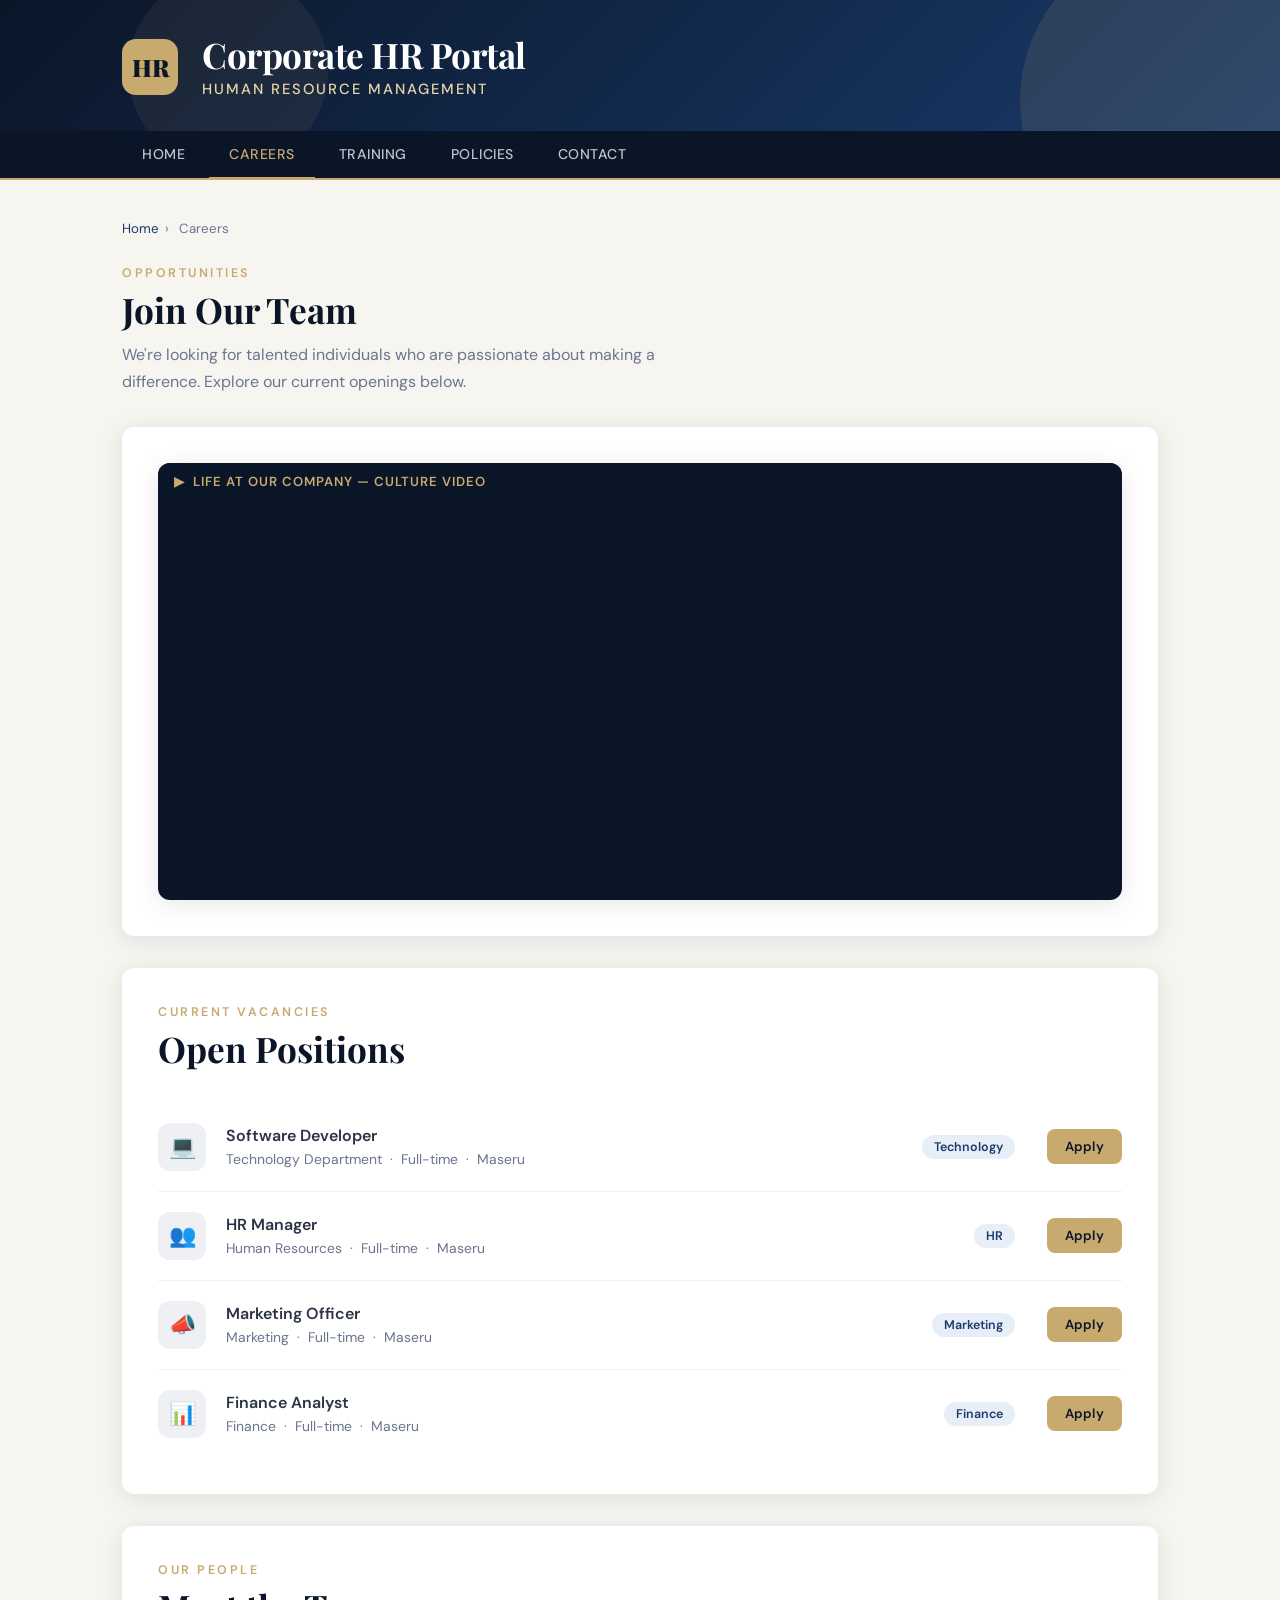
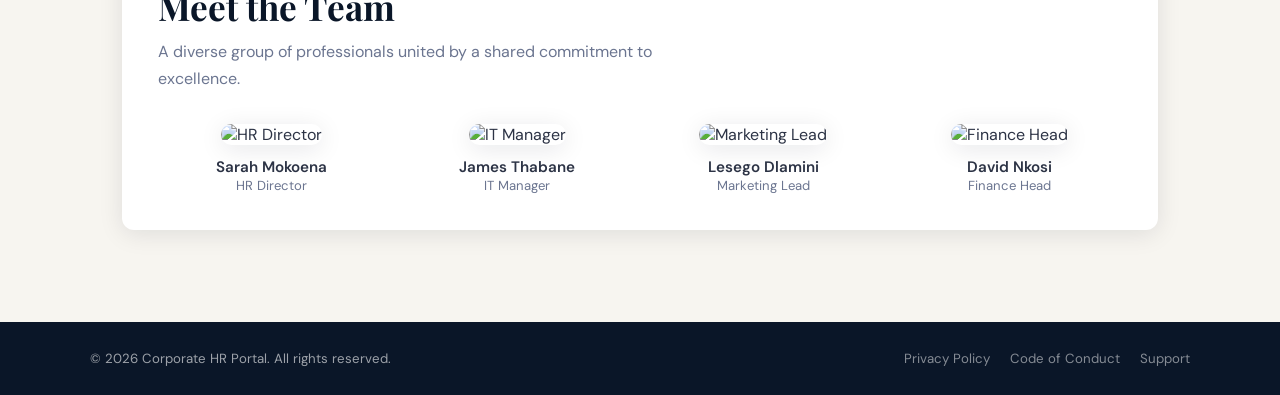
==== careers.html @ 02fe10e0 "Add files via upload" ====
<!DOCTYPE html>
<html lang="en">
<head>
<meta charset="UTF-8">
<meta name="viewport" content="width=device-width, initial-scale=1.0">
<title>Careers — HR Portal</title>
<link rel="stylesheet" href="style.css">
</head>
<body>

<header>
  <div class="header-inner">
    <div class="header-logo">HR</div>
    <div class="header-text">
      <h1>Corporate HR Portal</h1>
      <p>Human Resource Management</p>
    </div>
  </div>
</header>

<nav>
  <div class="nav-inner">
    <a href="index.html">Home</a>
    <a href="careers.html" class="active">Careers</a>
    <a href="training.html">Training</a>
    <a href="policies.html">Policies</a>
    <a href="contact.html">Contact</a>
  </div>
</nav>

<div class="page-content">

  <div class="breadcrumb">
    <a href="index.html">Home</a><span>›</span> Careers
  </div>

  <div class="section-header">
    <div class="label">Opportunities</div>
    <h2>Join Our Team</h2>
    <p>We're looking for talented individuals who are passionate about making a difference. Explore our current openings below.</p>
  </div>

  <!-- VIDEO -->
  <div class="panel">
    <div class="video-wrapper">
      <div class="video-label">▶ &nbsp;Life at Our Company — Culture Video</div>
      <iframe
        width="100%"
        height="400"
        src="https://www.youtube.com/embed/r4t1PLcB0i0?rel=0&modestbranding=1"
        title="Company Culture Video"
        allow="accelerometer; autoplay; clipboard-write; encrypted-media; gyroscope; picture-in-picture"
        allowfullscreen>
      </iframe>
    </div>
  </div>

  <!-- JOB LISTINGS -->
  <div class="panel">
    <div class="section-header">
      <div class="label">Current Vacancies</div>
      <h2>Open Positions</h2>
    </div>
    <ul class="job-list">
      <li class="job-item">
        <div class="job-icon">💻</div>
        <div class="job-info">
          <h4>Software Developer</h4>
          <p>Technology Department &nbsp;·&nbsp; Full-time &nbsp;·&nbsp; Maseru</p>
        </div>
        <span class="job-tag">Technology</span>
        <a href="contact.html" class="btn" style="margin-left:12px; padding:9px 18px; font-size:0.83rem;">Apply</a>
      </li>
      <li class="job-item">
        <div class="job-icon">👥</div>
        <div class="job-info">
          <h4>HR Manager</h4>
          <p>Human Resources &nbsp;·&nbsp; Full-time &nbsp;·&nbsp; Maseru</p>
        </div>
        <span class="job-tag">HR</span>
        <a href="contact.html" class="btn" style="margin-left:12px; padding:9px 18px; font-size:0.83rem;">Apply</a>
      </li>
      <li class="job-item">
        <div class="job-icon">📣</div>
        <div class="job-info">
          <h4>Marketing Officer</h4>
          <p>Marketing &nbsp;·&nbsp; Full-time &nbsp;·&nbsp; Maseru</p>
        </div>
        <span class="job-tag">Marketing</span>
        <a href="contact.html" class="btn" style="margin-left:12px; padding:9px 18px; font-size:0.83rem;">Apply</a>
      </li>
      <li class="job-item">
        <div class="job-icon">📊</div>
        <div class="job-info">
          <h4>Finance Analyst</h4>
          <p>Finance &nbsp;·&nbsp; Full-time &nbsp;·&nbsp; Maseru</p>
        </div>
        <span class="job-tag">Finance</span>
        <a href="contact.html" class="btn" style="margin-left:12px; padding:9px 18px; font-size:0.83rem;">Apply</a>
      </li>
    </ul>
  </div>

  <!-- TEAM PHOTOS -->
  <div class="panel">
    <div class="section-header">
      <div class="label">Our People</div>
      <h2>Meet the Team</h2>
      <p>A diverse group of professionals united by a shared commitment to excellence.</p>
    </div>
    <div class="team-grid">
      <div class="team-card">
        <img src="https://images.unsplash.com/photo-1573497019940-1c28c88b4f3e?w=400&q=80" alt="HR Director">
        <h4>Sarah Mokoena</h4>
        <p>HR Director</p>
      </div>
      <div class="team-card">
        <img src="https://images.unsplash.com/photo-1560250097-0b93528c311a?w=400&q=80" alt="IT Manager">
        <h4>James Thabane</h4>
        <p>IT Manager</p>
      </div>
      <div class="team-card">
        <img src="https://images.unsplash.com/photo-1580489944761-15a19d654956?w=400&q=80" alt="Marketing Lead">
        <h4>Lesego Dlamini</h4>
        <p>Marketing Lead</p>
      </div>
      <div class="team-card">
        <img src="https://images.unsplash.com/photo-1507003211169-0a1dd7228f2d?w=400&q=80" alt="Finance Head">
        <h4>David Nkosi</h4>
        <p>Finance Head</p>
      </div>
    </div>
  </div>

</div>

<footer>
  <div class="footer-inner">
    <div class="footer-copy">© 2026 Corporate HR Portal. All rights reserved.</div>
    <div class="footer-links">
      <a href="policies.html">Privacy Policy</a>
      <a href="policies.html">Code of Conduct</a>
      <a href="contact.html">Support</a>
    </div>
  </div>
</footer>

</body>
</html>
---- style.css ----
@import url('https://fonts.googleapis.com/css2?family=Playfair+Display:wght@700;900&family=DM+Sans:wght@300;400;500;600&display=swap');

:root {
  --navy: #0a1628;
  --blue: #1a3a6b;
  --accent: #c8a96e;
  --accent-light: #e8d5a8;
  --white: #ffffff;
  --off-white: #f7f5f0;
  --light-gray: #eef0f4;
  --text: #2c3345;
  --text-muted: #6b7590;
  --shadow: 0 4px 24px rgba(10,22,40,0.10);
  --radius: 12px;
}

*, *::before, *::after { box-sizing: border-box; margin: 0; padding: 0; }

html { scroll-behavior: smooth; }

body {
  font-family: 'DM Sans', sans-serif;
  background: var(--off-white);
  color: var(--text);
  min-height: 100vh;
}

/* ── HEADER ── */
header {
  background: linear-gradient(135deg, var(--navy) 0%, var(--blue) 100%);
  color: var(--white);
  padding: 0;
  position: relative;
  overflow: hidden;
}

header::before {
  content: '';
  position: absolute;
  top: -60px; right: -60px;
  width: 320px; height: 320px;
  border-radius: 50%;
  background: rgba(200,169,110,0.13);
}

header::after {
  content: '';
  position: absolute;
  bottom: -40px; left: 10%;
  width: 200px; height: 200px;
  border-radius: 50%;
  background: rgba(200,169,110,0.08);
}

.header-inner {
  max-width: 1100px;
  margin: 0 auto;
  padding: 36px 32px 32px;
  display: flex;
  align-items: center;
  gap: 24px;
  position: relative;
  z-index: 1;
}

.header-logo {
  width: 56px; height: 56px;
  background: var(--accent);
  border-radius: 14px;
  display: flex; align-items: center; justify-content: center;
  font-family: 'Playfair Display', serif;
  font-size: 24px; font-weight: 900;
  color: var(--navy);
  flex-shrink: 0;
}

.header-text h1 {
  font-family: 'Playfair Display', serif;
  font-size: clamp(1.5rem, 3vw, 2.2rem);
  font-weight: 700;
  letter-spacing: -0.5px;
  line-height: 1.1;
}

.header-text p {
  font-size: 0.92rem;
  color: var(--accent-light);
  letter-spacing: 2px;
  text-transform: uppercase;
  margin-top: 4px;
  font-weight: 500;
}

/* ── NAV ── */
nav {
  background: var(--navy);
  border-bottom: 2px solid var(--accent);
}

.nav-inner {
  max-width: 1100px;
  margin: 0 auto;
  padding: 0 32px;
  display: flex;
  gap: 4px;
}

nav a {
  color: rgba(255,255,255,0.75);
  text-decoration: none;
  padding: 14px 20px;
  font-size: 0.88rem;
  font-weight: 500;
  letter-spacing: 0.5px;
  text-transform: uppercase;
  display: inline-block;
  transition: color 0.2s, border-bottom 0.2s;
  border-bottom: 3px solid transparent;
  margin-bottom: -2px;
}

nav a:hover, nav a.active {
  color: var(--accent);
  border-bottom-color: var(--accent);
}

/* ── MAIN CONTENT ── */
.page-content {
  max-width: 1100px;
  margin: 0 auto;
  padding: 40px 32px 60px;
}

/* ── HERO (index only) ── */
.hero {
  display: grid;
  grid-template-columns: 1fr 1fr;
  gap: 40px;
  align-items: center;
  margin-bottom: 52px;
}

.hero-text h2 {
  font-family: 'Playfair Display', serif;
  font-size: clamp(2rem, 4vw, 3rem);
  font-weight: 900;
  line-height: 1.1;
  color: var(--navy);
  margin-bottom: 16px;
}

.hero-text h2 span { color: var(--accent); }

.hero-text p {
  font-size: 1.05rem;
  color: var(--text-muted);
  line-height: 1.75;
  margin-bottom: 28px;
}

.btn {
  display: inline-block;
  background: var(--accent);
  color: var(--navy);
  padding: 13px 28px;
  border-radius: 8px;
  font-weight: 600;
  text-decoration: none;
  font-size: 0.93rem;
  letter-spacing: 0.3px;
  transition: background 0.2s, transform 0.15s;
}

.btn:hover { background: #b5943a; transform: translateY(-1px); }

.btn-outline {
  background: transparent;
  border: 2px solid var(--blue);
  color: var(--blue);
  margin-left: 12px;
}

.btn-outline:hover { background: var(--blue); color: var(--white); }

.hero-image {
  border-radius: 16px;
  overflow: hidden;
  box-shadow: var(--shadow);
  position: relative;
}

.hero-image img {
  width: 100%;
  height: 340px;
  object-fit: cover;
  display: block;
}

/* ── CARDS ── */
.cards {
  display: grid;
  grid-template-columns: repeat(3, 1fr);
  gap: 24px;
  margin-top: 8px;
}

.card {
  background: var(--white);
  border-radius: var(--radius);
  padding: 28px 24px;
  box-shadow: var(--shadow);
  border-top: 4px solid transparent;
  transition: transform 0.2s, box-shadow 0.2s;
  text-decoration: none;
  color: inherit;
  display: block;
}

.card:hover { transform: translateY(-4px); box-shadow: 0 8px 32px rgba(10,22,40,0.14); }
.card.blue { border-top-color: var(--blue); }
.card.gold { border-top-color: var(--accent); }
.card.teal { border-top-color: #2a9d8f; }

.card-icon {
  width: 44px; height: 44px;
  border-radius: 10px;
  display: flex; align-items: center; justify-content: center;
  font-size: 20px;
  margin-bottom: 14px;
}

.card.blue .card-icon { background: #e8eef8; }
.card.gold .card-icon { background: #faf3e0; }
.card.teal .card-icon { background: #e0f4f1; }

.card h3 { font-family: 'Playfair Display', serif; font-size: 1.1rem; font-weight: 700; margin-bottom: 8px; }
.card p { font-size: 0.9rem; color: var(--text-muted); line-height: 1.65; }

/* ── SECTION HEADERS ── */
.section-header {
  margin-bottom: 32px;
}

.section-header .label {
  font-size: 0.78rem;
  letter-spacing: 2.5px;
  text-transform: uppercase;
  color: var(--accent);
  font-weight: 600;
  margin-bottom: 8px;
}

.section-header h2 {
  font-family: 'Playfair Display', serif;
  font-size: clamp(1.6rem, 3vw, 2.2rem);
  font-weight: 700;
  color: var(--navy);
  line-height: 1.2;
}

.section-header p {
  color: var(--text-muted);
  margin-top: 10px;
  font-size: 1rem;
  line-height: 1.7;
  max-width: 540px;
}

/* ── WHITE CARD PANEL ── */
.panel {
  background: var(--white);
  border-radius: var(--radius);
  padding: 36px;
  box-shadow: var(--shadow);
  margin-bottom: 32px;
}

/* ── JOB LISTINGS ── */
.job-list { list-style: none; }

.job-item {
  display: flex;
  align-items: center;
  gap: 20px;
  padding: 20px 0;
  border-bottom: 1px solid var(--light-gray);
}

.job-item:last-child { border-bottom: none; }

.job-icon {
  width: 48px; height: 48px;
  background: var(--light-gray);
  border-radius: 12px;
  display: flex; align-items: center; justify-content: center;
  font-size: 22px;
  flex-shrink: 0;
}

.job-info { flex: 1; }
.job-info h4 { font-weight: 600; font-size: 1rem; margin-bottom: 4px; }
.job-info p { font-size: 0.87rem; color: var(--text-muted); }

.job-tag {
  background: #e8eef8;
  color: var(--blue);
  padding: 4px 12px;
  border-radius: 20px;
  font-size: 0.78rem;
  font-weight: 600;
}

/* ── TEAM GRID ── */
.team-grid {
  display: grid;
  grid-template-columns: repeat(4, 1fr);
  gap: 20px;
  margin-top: 28px;
}

.team-card {
  text-align: center;
}

.team-card img {
  width: 100%;
  aspect-ratio: 1;
  object-fit: cover;
  border-radius: 12px;
  margin-bottom: 12px;
  box-shadow: var(--shadow);
}

.team-card h4 { font-weight: 600; font-size: 0.95rem; }
.team-card p { font-size: 0.82rem; color: var(--text-muted); }

/* ── TRAINING ── */
.training-grid {
  display: grid;
  grid-template-columns: 1fr 1fr;
  gap: 32px;
  align-items: start;
}

.video-wrapper {
  border-radius: var(--radius);
  overflow: hidden;
  box-shadow: var(--shadow);
  background: var(--navy);
}

.video-wrapper video, .video-wrapper iframe {
  width: 100%;
  display: block;
  border: none;
}

.video-label {
  background: var(--navy);
  color: var(--accent);
  padding: 10px 16px;
  font-size: 0.82rem;
  font-weight: 600;
  letter-spacing: 1px;
  text-transform: uppercase;
  display: flex;
  align-items: center;
  gap: 8px;
}

.program-list { list-style: none; }

.program-item {
  display: flex;
  gap: 16px;
  align-items: flex-start;
  padding: 18px 0;
  border-bottom: 1px solid var(--light-gray);
}

.program-item:last-child { border-bottom: none; }

.program-num {
  width: 32px; height: 32px;
  background: var(--accent);
  color: var(--navy);
  border-radius: 8px;
  display: flex; align-items: center; justify-content: center;
  font-weight: 700; font-size: 0.85rem;
  flex-shrink: 0;
}

.program-item h4 { font-weight: 600; margin-bottom: 4px; font-size: 0.97rem; }
.program-item p { font-size: 0.87rem; color: var(--text-muted); line-height: 1.55; }

/* ── POLICIES ── */
.doc-list { list-style: none; }

.doc-item {
  display: flex;
  align-items: center;
  gap: 18px;
  padding: 18px 0;
  border-bottom: 1px solid var(--light-gray);
}

.doc-item:last-child { border-bottom: none; }

.doc-icon {
  width: 44px; height: 44px;
  background: #fceee0;
  border-radius: 10px;
  display: flex; align-items: center; justify-content: center;
  font-size: 20px;
  flex-shrink: 0;
}

.doc-info { flex: 1; }
.doc-info h4 { font-weight: 600; font-size: 0.97rem; margin-bottom: 3px; }
.doc-info p { font-size: 0.85rem; color: var(--text-muted); }

.doc-item a.btn { padding: 8px 18px; font-size: 0.82rem; }

/* ── CONTACT ── */
.contact-grid {
  display: grid;
  grid-template-columns: 1fr 1.5fr;
  gap: 36px;
  align-items: start;
}

.contact-info-item {
  display: flex;
  gap: 14px;
  align-items: flex-start;
  margin-bottom: 22px;
}

.contact-icon {
  width: 40px; height: 40px;
  background: #e8eef8;
  border-radius: 10px;
  display: flex; align-items: center; justify-content: center;
  font-size: 18px;
  flex-shrink: 0;
}

.contact-info-item h4 { font-weight: 600; font-size: 0.93rem; margin-bottom: 2px; }
.contact-info-item p { font-size: 0.87rem; color: var(--text-muted); }

/* ── FORM ── */
.form-group { margin-bottom: 18px; }

.form-group label {
  display: block;
  font-size: 0.85rem;
  font-weight: 600;
  color: var(--text);
  margin-bottom: 6px;
}

.form-group input,
.form-group textarea,
.form-group select {
  width: 100%;
  padding: 12px 16px;
  border: 1.5px solid #dde2ec;
  border-radius: 8px;
  font-family: 'DM Sans', sans-serif;
  font-size: 0.95rem;
  color: var(--text);
  background: var(--off-white);
  transition: border-color 0.2s, box-shadow 0.2s;
  outline: none;
}

.form-group input:focus,
.form-group textarea:focus,
.form-group select:focus {
  border-color: var(--blue);
  box-shadow: 0 0 0 3px rgba(26,58,107,0.10);
  background: var(--white);
}

.form-group textarea { height: 130px; resize: vertical; }

.form-row { display: grid; grid-template-columns: 1fr 1fr; gap: 16px; }

.btn-submit {
  width: 100%;
  background: var(--navy);
  color: var(--white);
  border: none;
  padding: 14px;
  border-radius: 8px;
  font-family: 'DM Sans', sans-serif;
  font-size: 1rem;
  font-weight: 600;
  cursor: pointer;
  transition: background 0.2s;
}

.btn-submit:hover { background: var(--blue); }

/* ── MAP ── */
.map-wrapper {
  border-radius: var(--radius);
  overflow: hidden;
  box-shadow: var(--shadow);
  margin-top: 32px;
}

.map-wrapper iframe {
  width: 100%;
  height: 280px;
  display: block;
  border: none;
}

/* ── STATS ── */
.stats-bar {
  display: grid;
  grid-template-columns: repeat(4, 1fr);
  gap: 0;
  background: var(--navy);
  border-radius: var(--radius);
  overflow: hidden;
  margin-bottom: 48px;
}

.stat {
  padding: 28px 20px;
  text-align: center;
  border-right: 1px solid rgba(255,255,255,0.08);
}

.stat:last-child { border-right: none; }

.stat-num {
  font-family: 'Playfair Display', serif;
  font-size: 2.2rem;
  font-weight: 900;
  color: var(--accent);
  line-height: 1;
}

.stat-label {
  font-size: 0.82rem;
  color: rgba(255,255,255,0.6);
  margin-top: 6px;
  text-transform: uppercase;
  letter-spacing: 1px;
}

/* ── BREADCRUMB ── */
.breadcrumb {
  font-size: 0.83rem;
  color: var(--text-muted);
  margin-bottom: 28px;
}

.breadcrumb a { color: var(--blue); text-decoration: none; }
.breadcrumb span { margin: 0 6px; }

/* ── FOOTER ── */
footer {
  background: var(--navy);
  color: rgba(255,255,255,0.6);
  padding: 28px 32px;
}

.footer-inner {
  max-width: 1100px;
  margin: 0 auto;
  display: flex;
  align-items: center;
  justify-content: space-between;
}

.footer-links { display: flex; gap: 20px; }

.footer-links a {
  color: rgba(255,255,255,0.5);
  text-decoration: none;
  font-size: 0.83rem;
  transition: color 0.2s;
}

.footer-links a:hover { color: var(--accent); }

.footer-copy { font-size: 0.83rem; }

/* ── RESPONSIVE ── */
@media (max-width: 768px) {
  .hero, .training-grid, .contact-grid { grid-template-columns: 1fr; }
  .cards { grid-template-columns: 1fr; }
  .team-grid { grid-template-columns: repeat(2, 1fr); }
  .stats-bar { grid-template-columns: repeat(2, 1fr); }
  .form-row { grid-template-columns: 1fr; }
  .nav-inner { flex-wrap: wrap; padding: 0 12px; }
  .header-inner { padding: 24px 16px; }
  .page-content { padding: 24px 16px 40px; }
  .footer-inner { flex-direction: column; gap: 12px; text-align: center; }
}
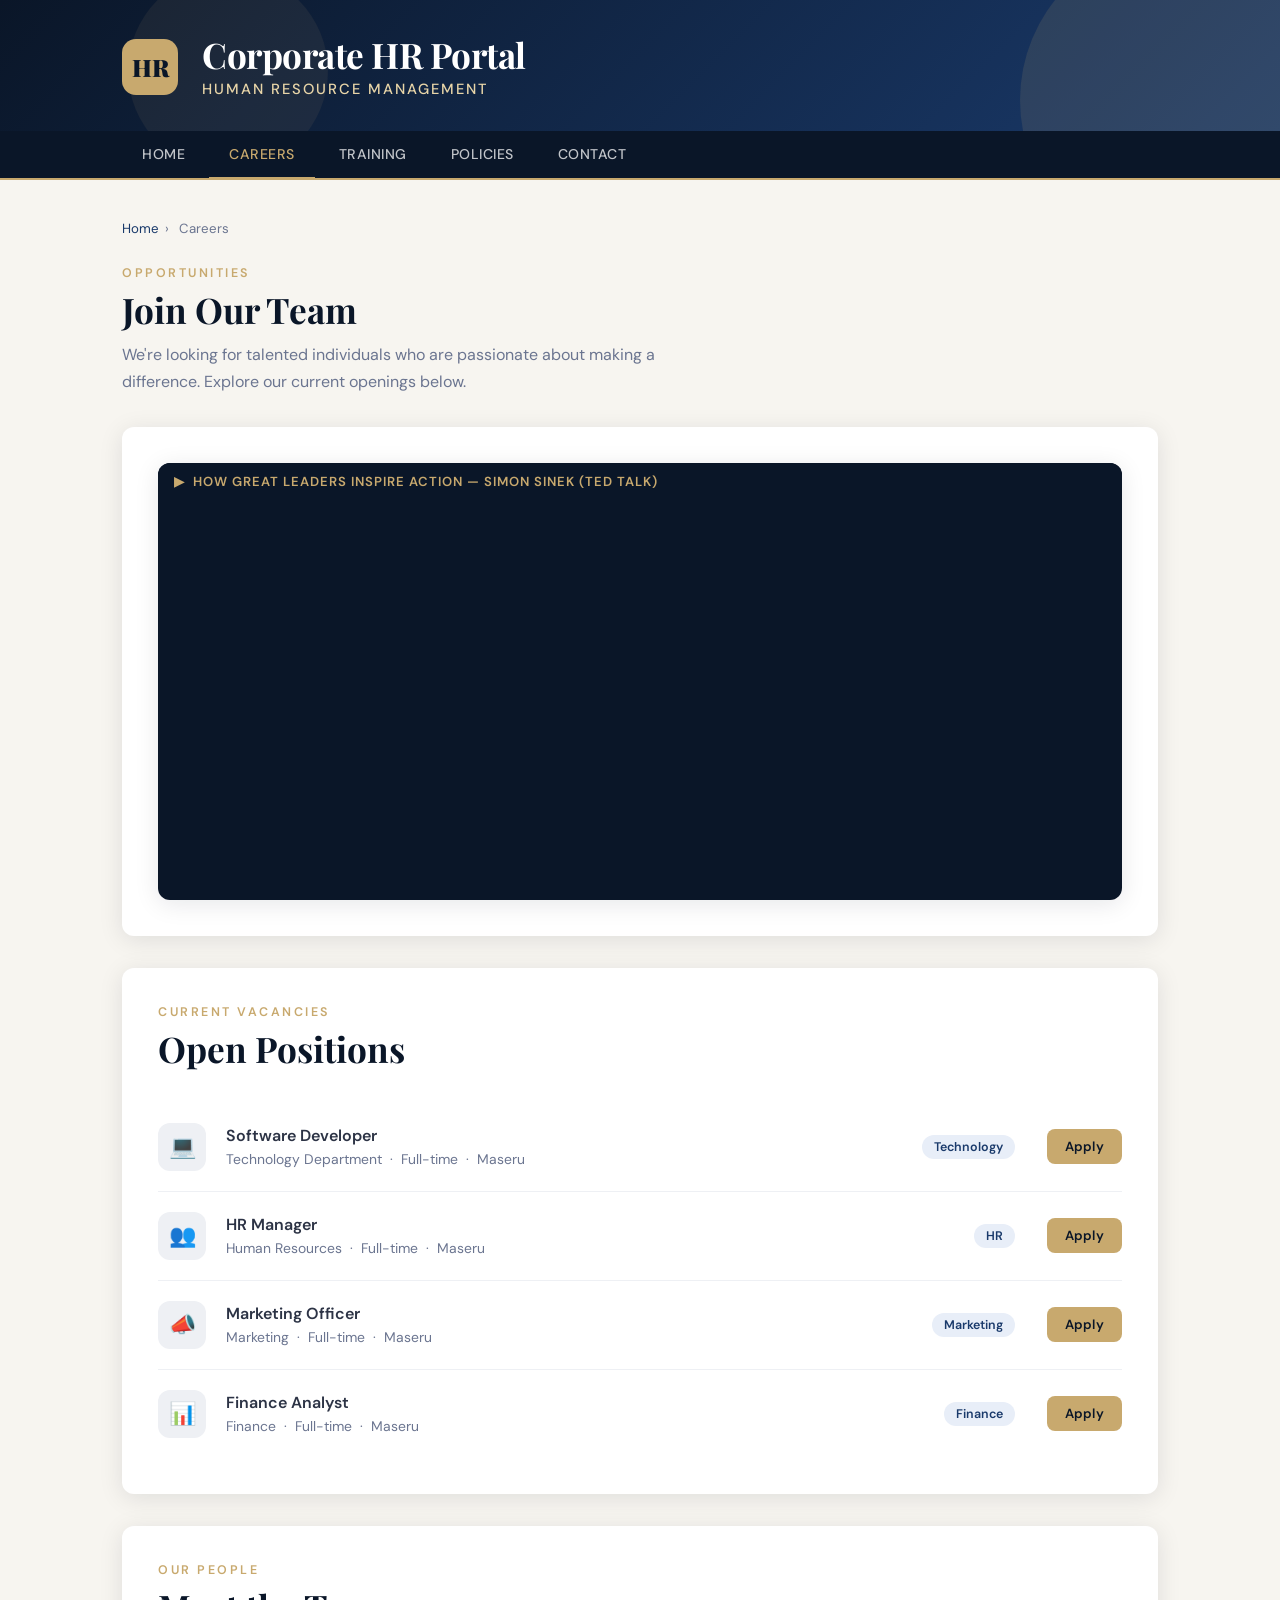
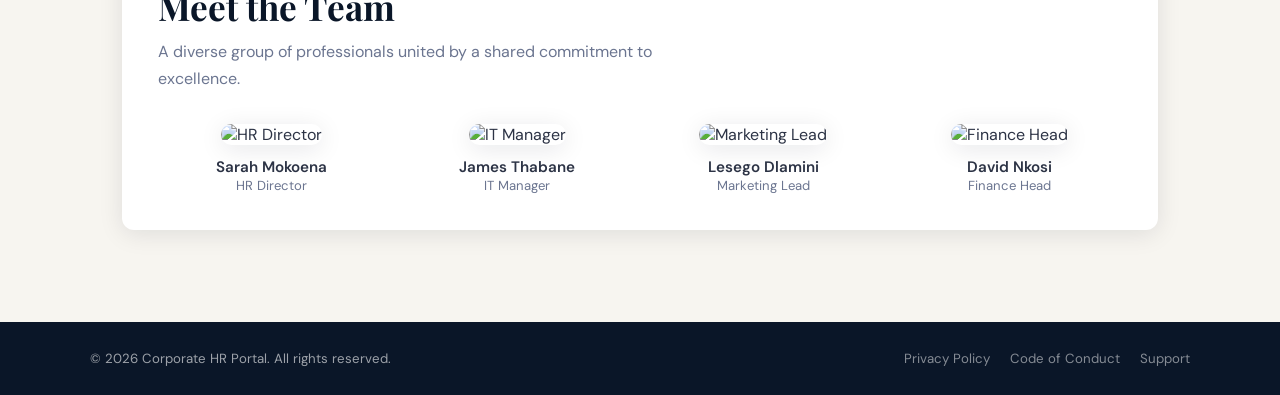
==== commit d6a4b195: "Add files via upload" ====
--- a/careers.html
+++ b/careers.html
@@ -43,15 +43,8 @@
   <!-- VIDEO -->
   <div class="panel">
     <div class="video-wrapper">
-      <div class="video-label">▶ &nbsp;Life at Our Company — Culture Video</div>
-      <iframe
-        width="100%"
-        height="400"
-        src="https://www.youtube.com/embed/r4t1PLcB0i0?rel=0&modestbranding=1"
-        title="Company Culture Video"
-        allow="accelerometer; autoplay; clipboard-write; encrypted-media; gyroscope; picture-in-picture"
-        allowfullscreen>
-      </iframe>
+      <div class="video-label">▶ &nbsp;How Great Leaders Inspire Action — Simon Sinek (TED Talk)</div>
+      <iframe src="https://embed.ted.com/talks/simon_sinek_how_great_leaders_inspire_action" width="100%" height="400" frameborder="0" scrolling="no" allowfullscreen></iframe>
     </div>
   </div>
 
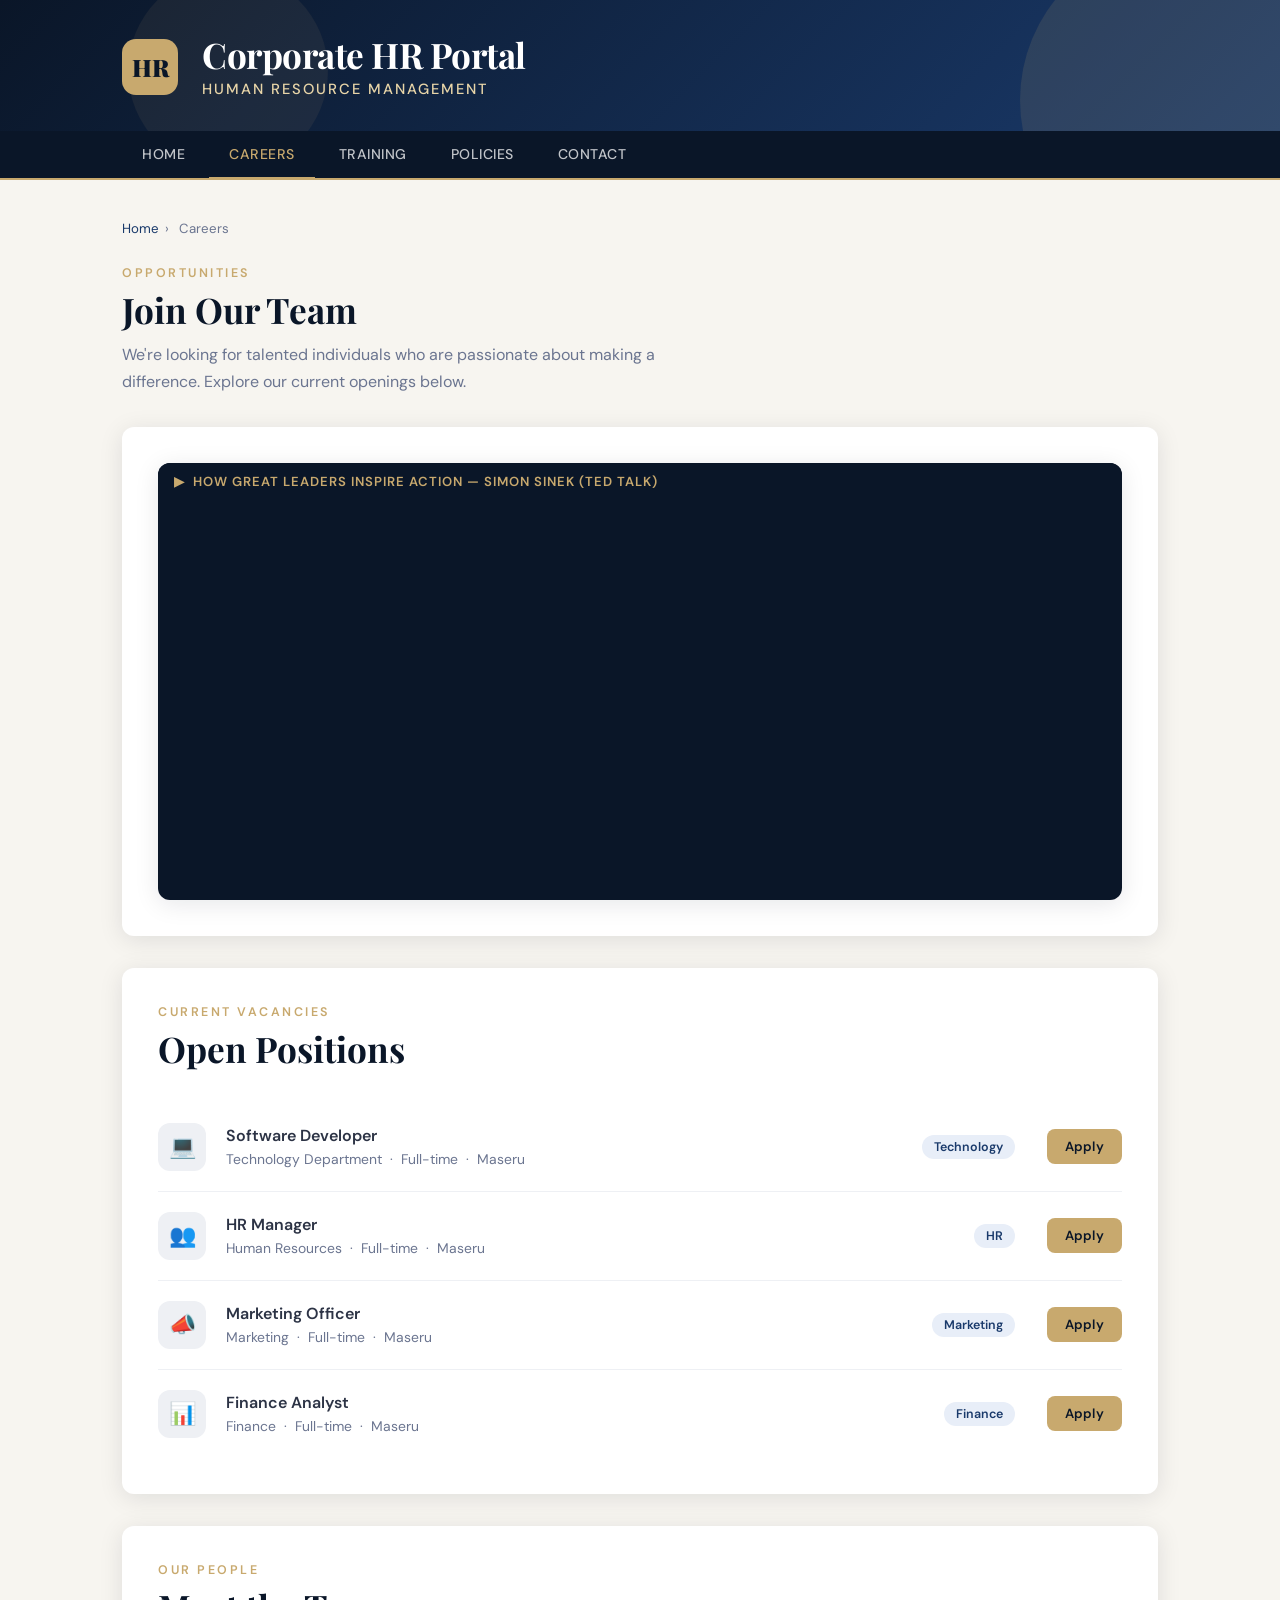
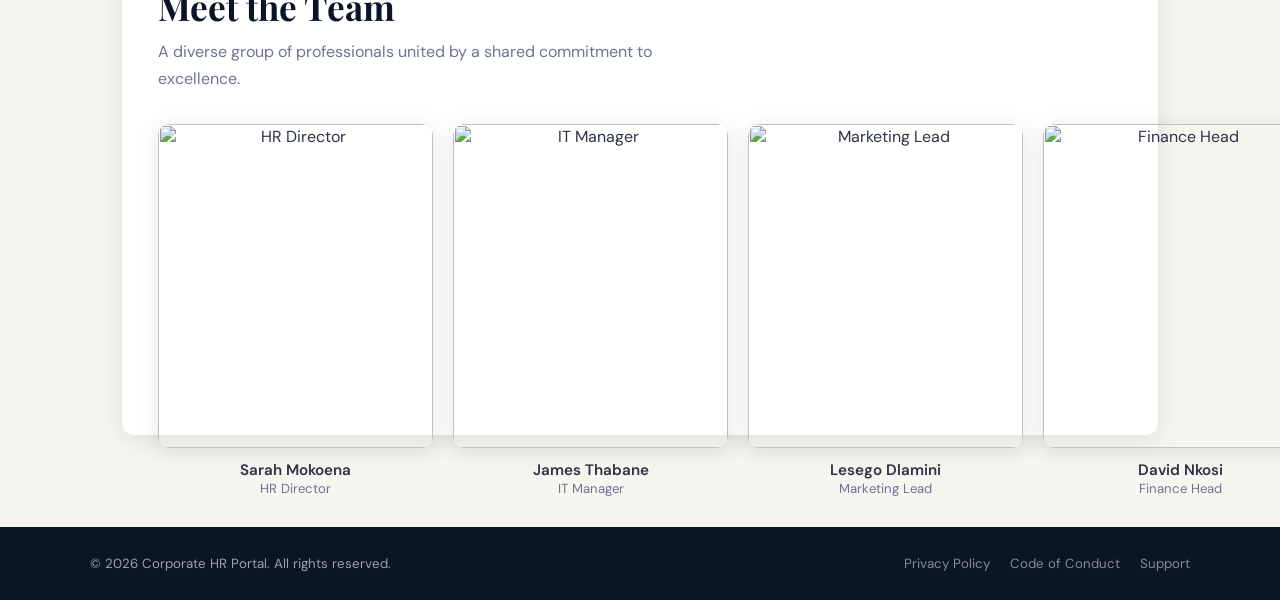
==== commit fd56ba5a: "Update careers.html" ====
--- a/careers.html
+++ b/careers.html
@@ -1,4 +1,4 @@
-<!DOCTYPE html>
+
 <html lang="en">
 <head>
 <meta charset="UTF-8">
